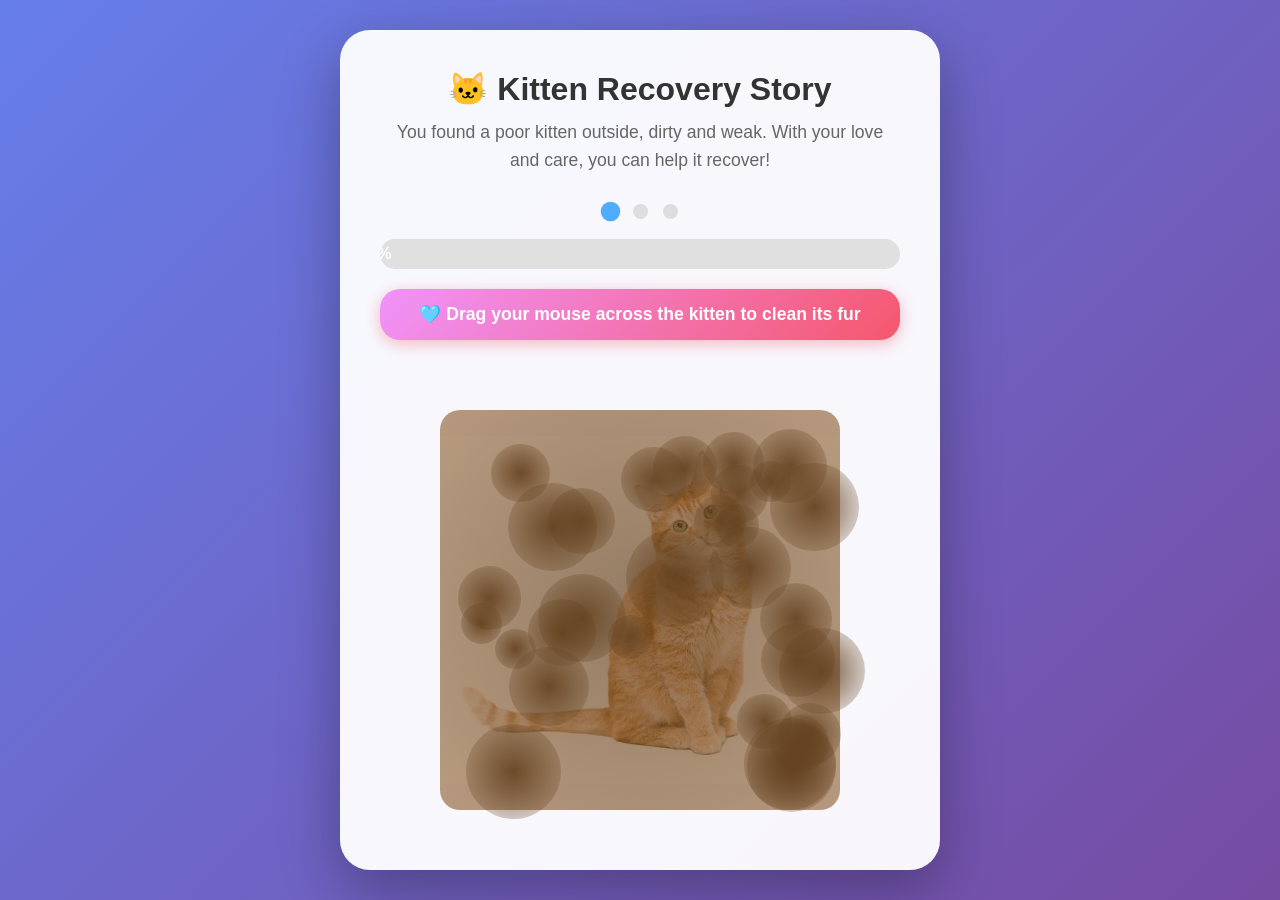
==== index.html @ ca62ba11 "Add interactive kitten recovery narrative game Created an engaging interactive experience where user" ====
<!DOCTYPE html>
<html lang="en">
<head>
    <meta charset="UTF-8">
    <meta name="viewport" content="width=device-width, initial-scale=1.0">
    <title>Kitten Recovery - Interactive Story</title>
    <style>
        * {
            margin: 0;
            padding: 0;
            box-sizing: border-box;
        }

        body {
            font-family: 'Segoe UI', Tahoma, Geneva, Verdana, sans-serif;
            background: linear-gradient(135deg, #667eea 0%, #764ba2 100%);
            min-height: 100vh;
            display: flex;
            justify-content: center;
            align-items: center;
            overflow: hidden;
        }

        .container {
            text-align: center;
            background: rgba(255, 255, 255, 0.95);
            padding: 40px;
            border-radius: 30px;
            box-shadow: 0 20px 60px rgba(0, 0, 0, 0.3);
            max-width: 600px;
            width: 90%;
        }

        h1 {
            color: #333;
            margin-bottom: 10px;
            font-size: 2em;
        }

        .story-text {
            color: #666;
            margin-bottom: 30px;
            font-size: 1.1em;
            line-height: 1.6;
        }

        .instruction {
            background: linear-gradient(135deg, #f093fb 0%, #f5576c 100%);
            color: white;
            padding: 15px 25px;
            border-radius: 20px;
            margin-bottom: 20px;
            font-weight: bold;
            font-size: 1.1em;
            box-shadow: 0 4px 15px rgba(245, 87, 108, 0.4);
            animation: pulse 2s infinite;
        }

        @keyframes pulse {
            0%, 100% { transform: scale(1); }
            50% { transform: scale(1.05); }
        }

        .kitten-container {
            position: relative;
            width: 400px;
            height: 400px;
            margin: 20px auto;
            cursor: pointer;
            user-select: none;
        }

        .kitten-image {
            width: 100%;
            height: 100%;
            object-fit: contain;
            border-radius: 20px;
            transition: all 0.5s ease;
        }

        .kitten-image.refreshed {
            filter: brightness(1.2) contrast(1.1);
            transform: scale(1.05);
        }

        .kitten-image.stronger {
            filter: brightness(1.3) saturate(1.2);
        }

        .kitten-image.peaceful {
            filter: brightness(1.1) blur(0);
        }

        .dirt-overlay {
            position: absolute;
            top: 0;
            left: 0;
            width: 100%;
            height: 100%;
            background: radial-gradient(circle, rgba(101, 67, 33, 0.7), rgba(139, 90, 43, 0.6));
            border-radius: 20px;
            pointer-events: none;
            transition: opacity 0.3s;
        }

        .dirt-spot {
            position: absolute;
            background: radial-gradient(circle, rgba(101, 67, 33, 0.9), transparent);
            border-radius: 50%;
            pointer-events: none;
        }

        .wipe-cursor {
            position: absolute;
            width: 60px;
            height: 60px;
            background: rgba(255, 255, 255, 0.5);
            border: 3px solid white;
            border-radius: 50%;
            pointer-events: none;
            transform: translate(-50%, -50%);
            display: none;
        }

        .milk-container {
            position: relative;
            width: 200px;
            height: 250px;
            margin: 20px auto;
        }

        .milk-bowl {
            position: absolute;
            bottom: 0;
            left: 50%;
            transform: translateX(-50%);
            width: 150px;
            height: 60px;
            background: linear-gradient(180deg, #f0f0f0, #d0d0d0);
            border-radius: 0 0 75px 75px;
            border: 3px solid #999;
            overflow: hidden;
        }

        .milk-level {
            position: absolute;
            bottom: 0;
            width: 100%;
            height: 0%;
            background: linear-gradient(180deg, #fff, #f5f5dc);
            transition: height 0.3s ease;
        }

        .milk-bottle {
            position: absolute;
            top: 0;
            left: 50%;
            transform: translateX(-50%);
            width: 80px;
            height: 120px;
            cursor: pointer;
            transition: transform 0.3s;
        }

        .milk-bottle:active {
            transform: translateX(-50%) translateY(10px);
        }

        .bottle-body {
            width: 100%;
            height: 80%;
            background: linear-gradient(135deg, rgba(255, 255, 255, 0.9), rgba(245, 245, 220, 0.8));
            border: 3px solid #999;
            border-radius: 10px 10px 20px 20px;
            position: relative;
        }

        .bottle-cap {
            width: 50%;
            height: 20%;
            background: #ff6b6b;
            margin: 0 auto;
            border-radius: 5px 5px 0 0;
        }

        .milk-drop {
            position: absolute;
            width: 10px;
            height: 15px;
            background: white;
            border-radius: 50% 50% 50% 0;
            transform: rotate(45deg);
            opacity: 0;
        }

        .pet-hand {
            position: absolute;
            font-size: 50px;
            pointer-events: none;
            opacity: 0;
            transition: opacity 0.3s;
        }

        .heart {
            position: absolute;
            font-size: 30px;
            pointer-events: none;
            animation: float-heart 2s ease-out forwards;
        }

        @keyframes float-heart {
            0% {
                opacity: 1;
                transform: translateY(0) scale(0.5);
            }
            100% {
                opacity: 0;
                transform: translateY(-100px) scale(1.5);
            }
        }

        .progress-bar {
            width: 100%;
            height: 30px;
            background: #e0e0e0;
            border-radius: 15px;
            overflow: hidden;
            margin-bottom: 20px;
        }

        .progress-fill {
            height: 100%;
            background: linear-gradient(90deg, #4facfe 0%, #00f2fe 100%);
            width: 0%;
            transition: width 0.5s ease;
            display: flex;
            align-items: center;
            justify-content: center;
            color: white;
            font-weight: bold;
        }

        .status-message {
            color: #4a90e2;
            font-size: 1.2em;
            margin-top: 20px;
            min-height: 30px;
            font-weight: bold;
        }

        .complete-message {
            background: linear-gradient(135deg, #667eea 0%, #764ba2 100%);
            color: white;
            padding: 30px;
            border-radius: 20px;
            margin-top: 20px;
            animation: slideIn 0.5s ease-out;
        }

        @keyframes slideIn {
            from {
                opacity: 0;
                transform: translateY(-20px);
            }
            to {
                opacity: 1;
                transform: translateY(0);
            }
        }

        .stage-indicator {
            display: flex;
            justify-content: center;
            gap: 15px;
            margin-bottom: 20px;
        }

        .stage-dot {
            width: 15px;
            height: 15px;
            border-radius: 50%;
            background: #ddd;
            transition: all 0.3s;
        }

        .stage-dot.active {
            background: #4facfe;
            transform: scale(1.3);
        }

        .stage-dot.completed {
            background: #52de97;
        }

        .hidden {
            display: none;
        }

        @media (max-width: 600px) {
            .container {
                padding: 20px;
            }

            .kitten-container {
                width: 300px;
                height: 300px;
            }

            h1 {
                font-size: 1.5em;
            }
        }
    </style>
</head>
<body>
    <div class="container">
        <h1>🐱 Kitten Recovery Story</h1>
        <p class="story-text">You found a poor kitten outside, dirty and weak. With your love and care, you can help it recover!</p>

        <div class="stage-indicator">
            <div class="stage-dot" id="dot1"></div>
            <div class="stage-dot" id="dot2"></div>
            <div class="stage-dot" id="dot3"></div>
        </div>

        <div class="progress-bar">
            <div class="progress-fill" id="progress">0%</div>
        </div>

        <div class="instruction" id="instruction">
            🩵 Drag your mouse across the kitten to clean its fur
        </div>

        <div class="status-message" id="status"></div>

        <!-- Stage 1: Clean -->
        <div id="stage1" class="stage">
            <div class="kitten-container" id="cleaningArea">
                <img src="kitten.webp" alt="Kitten" class="kitten-image" id="kittenImage">
                <div class="dirt-overlay" id="dirtOverlay"></div>
                <div class="wipe-cursor" id="wipeCursor"></div>
            </div>
        </div>

        <!-- Stage 2: Feed -->
        <div id="stage2" class="stage hidden">
            <div class="kitten-container">
                <img src="kitten.webp" alt="Kitten" class="kitten-image refreshed" id="kittenImage2">
            </div>
            <div class="milk-container">
                <div class="milk-bottle" id="milkBottle">
                    <div class="bottle-cap"></div>
                    <div class="bottle-body"></div>
                </div>
                <div class="milk-bowl">
                    <div class="milk-level" id="milkLevel"></div>
                </div>
            </div>
        </div>

        <!-- Stage 3: Pet -->
        <div id="stage3" class="stage hidden">
            <div class="kitten-container" id="pettingArea">
                <img src="kitten.webp" alt="Kitten" class="kitten-image refreshed stronger" id="kittenImage3">
                <div class="pet-hand" id="petHand">👋</div>
            </div>
        </div>

        <div id="completeMessage" class="hidden"></div>
    </div>

    <script>
        let currentStage = 1;
        let cleanProgress = 0;
        let feedProgress = 0;
        let petProgress = 0;
        let isMouseDown = false;
        let dirtSpots = [];

        // Initialize dirt spots
        function initDirtSpots() {
            const dirtOverlay = document.getElementById('dirtOverlay');
            const numSpots = 30;

            for (let i = 0; i < numSpots; i++) {
                const spot = document.createElement('div');
                spot.className = 'dirt-spot';
                const size = Math.random() * 60 + 40;
                spot.style.width = size + 'px';
                spot.style.height = size + 'px';
                spot.style.left = Math.random() * 90 + '%';
                spot.style.top = Math.random() * 90 + '%';
                dirtOverlay.appendChild(spot);
                dirtSpots.push({ element: spot, cleaned: false });
            }
        }

        // Stage 1: Cleaning
        const cleaningArea = document.getElementById('cleaningArea');
        const wipeCursor = document.getElementById('wipeCursor');
        const dirtOverlay = document.getElementById('dirtOverlay');

        initDirtSpots();

        cleaningArea.addEventListener('mousedown', () => {
            isMouseDown = true;
            wipeCursor.style.display = 'block';
        });

        document.addEventListener('mouseup', () => {
            isMouseDown = false;
            wipeCursor.style.display = 'none';
        });

        cleaningArea.addEventListener('mousemove', (e) => {
            if (!isMouseDown || currentStage !== 1) return;

            const rect = cleaningArea.getBoundingClientRect();
            const x = e.clientX - rect.left;
            const y = e.clientY - rect.top;

            wipeCursor.style.left = x + 'px';
            wipeCursor.style.top = y + 'px';
            wipeCursor.style.display = 'block';

            // Check and clean dirt spots
            dirtSpots.forEach(spot => {
                if (!spot.cleaned) {
                    const spotRect = spot.element.getBoundingClientRect();
                    const spotX = spotRect.left - rect.left + spotRect.width / 2;
                    const spotY = spotRect.top - rect.top + spotRect.height / 2;
                    const distance = Math.sqrt((x - spotX) ** 2 + (y - spotY) ** 2);

                    if (distance < 50) {
                        spot.element.style.opacity = '0';
                        spot.cleaned = true;
                        cleanProgress++;
                        updateProgress();
                    }
                }
            });

            if (cleanProgress >= dirtSpots.length * 0.8) {
                completeStage1();
            }
        });

        // Touch support for mobile
        cleaningArea.addEventListener('touchstart', (e) => {
            isMouseDown = true;
            wipeCursor.style.display = 'block';
        });

        cleaningArea.addEventListener('touchend', () => {
            isMouseDown = false;
            wipeCursor.style.display = 'none';
        });

        cleaningArea.addEventListener('touchmove', (e) => {
            if (!isMouseDown || currentStage !== 1) return;
            e.preventDefault();

            const touch = e.touches[0];
            const rect = cleaningArea.getBoundingClientRect();
            const x = touch.clientX - rect.left;
            const y = touch.clientY - rect.top;

            wipeCursor.style.left = x + 'px';
            wipeCursor.style.top = y + 'px';

            dirtSpots.forEach(spot => {
                if (!spot.cleaned) {
                    const spotRect = spot.element.getBoundingClientRect();
                    const spotX = spotRect.left - rect.left + spotRect.width / 2;
                    const spotY = spotRect.top - rect.top + spotRect.height / 2;
                    const distance = Math.sqrt((x - spotX) ** 2 + (y - spotY) ** 2);

                    if (distance < 50) {
                        spot.element.style.opacity = '0';
                        spot.cleaned = true;
                        cleanProgress++;
                        updateProgress();
                    }
                }
            });

            if (cleanProgress >= dirtSpots.length * 0.8) {
                completeStage1();
            }
        });

        function completeStage1() {
            if (currentStage !== 1) return;

            dirtOverlay.style.opacity = '0';
            document.getElementById('status').textContent = '✨ The kitten feels refreshed and opens its eyes slightly!';
            document.getElementById('dot1').classList.add('completed');

            setTimeout(() => {
                currentStage = 2;
                document.getElementById('stage1').classList.add('hidden');
                document.getElementById('stage2').classList.remove('hidden');
                document.getElementById('instruction').innerHTML = '🍼 Press and hold the bottle to feed the kitten warm milk';
                document.getElementById('status').textContent = '';
                document.getElementById('dot2').classList.add('active');
                updateProgress();
            }, 2000);
        }

        // Stage 2: Feeding
        const milkBottle = document.getElementById('milkBottle');
        const milkLevel = document.getElementById('milkLevel');
        let feedInterval;

        function startFeeding() {
            if (currentStage !== 2) return;

            feedInterval = setInterval(() => {
                feedProgress += 2;
                milkLevel.style.height = Math.min(feedProgress, 100) + '%';
                updateProgress();

                // Create milk drop animation
                if (Math.random() > 0.5) {
                    const drop = document.createElement('div');
                    drop.className = 'milk-drop';
                    drop.style.left = '50%';
                    drop.style.top = '120px';
                    document.querySelector('.milk-container').appendChild(drop);

                    setTimeout(() => {
                        drop.style.opacity = '1';
                        drop.style.top = '200px';
                    }, 10);

                    setTimeout(() => drop.remove(), 500);
                }

                if (feedProgress >= 100) {
                    completeStage2();
                }
            }, 100);
        }

        function stopFeeding() {
            clearInterval(feedInterval);
        }

        milkBottle.addEventListener('mousedown', startFeeding);
        milkBottle.addEventListener('mouseup', stopFeeding);
        milkBottle.addEventListener('mouseleave', stopFeeding);
        milkBottle.addEventListener('touchstart', (e) => {
            e.preventDefault();
            startFeeding();
        });
        milkBottle.addEventListener('touchend', stopFeeding);

        function completeStage2() {
            if (currentStage !== 2) return;

            stopFeeding();
            document.getElementById('status').textContent = '💪 The kitten becomes stronger and starts to purr!';
            document.getElementById('dot2').classList.remove('active');
            document.getElementById('dot2').classList.add('completed');

            setTimeout(() => {
                currentStage = 3;
                document.getElementById('stage2').classList.add('hidden');
                document.getElementById('stage3').classList.remove('hidden');
                document.getElementById('instruction').innerHTML = '💖 Gently drag across the kitten to pet and calm it';
                document.getElementById('status').textContent = '';
                document.getElementById('dot3').classList.add('active');
                updateProgress();
            }, 2000);
        }

        // Stage 3: Petting
        const pettingArea = document.getElementById('pettingArea');
        const petHand = document.getElementById('petHand');
        let petStrokes = 0;

        pettingArea.addEventListener('mousemove', (e) => {
            if (currentStage !== 3) return;

            const rect = pettingArea.getBoundingClientRect();
            const x = e.clientX - rect.left;
            const y = e.clientY - rect.top;

            petHand.style.left = x + 'px';
            petHand.style.top = y + 'px';
            petHand.style.opacity = '0.7';
        });

        pettingArea.addEventListener('mouseleave', () => {
            petHand.style.opacity = '0';
        });

        pettingArea.addEventListener('mousedown', () => {
            if (currentStage !== 3) return;
            isMouseDown = true;
        });

        pettingArea.addEventListener('mousemove', (e) => {
            if (!isMouseDown || currentStage !== 3) return;

            petProgress += 0.5;
            petStrokes++;

            if (petStrokes % 5 === 0) {
                const heart = document.createElement('div');
                heart.className = 'heart';
                heart.textContent = '💖';
                heart.style.left = e.clientX - pettingArea.getBoundingClientRect().left + 'px';
                heart.style.top = e.clientY - pettingArea.getBoundingClientRect().top + 'px';
                pettingArea.appendChild(heart);

                setTimeout(() => heart.remove(), 2000);
            }

            updateProgress();

            if (petProgress >= 100) {
                completeStage3();
            }
        });

        // Touch support for petting
        pettingArea.addEventListener('touchmove', (e) => {
            if (currentStage !== 3) return;
            e.preventDefault();

            const touch = e.touches[0];
            const rect = pettingArea.getBoundingClientRect();

            petProgress += 1;
            petStrokes++;

            if (petStrokes % 3 === 0) {
                const heart = document.createElement('div');
                heart.className = 'heart';
                heart.textContent = '💖';
                heart.style.left = (touch.clientX - rect.left) + 'px';
                heart.style.top = (touch.clientY - rect.top) + 'px';
                pettingArea.appendChild(heart);

                setTimeout(() => heart.remove(), 2000);
            }

            updateProgress();

            if (petProgress >= 100) {
                completeStage3();
            }
        });

        function completeStage3() {
            if (currentStage !== 3) return;

            currentStage = 4;
            document.getElementById('status').textContent = '😊 The kitten smiles, its tail sways, and it curls up peacefully!';
            document.getElementById('dot3').classList.remove('active');
            document.getElementById('dot3').classList.add('completed');
            document.getElementById('kittenImage3').classList.add('peaceful');

            setTimeout(() => {
                document.getElementById('instruction').classList.add('hidden');
                document.getElementById('completeMessage').classList.remove('hidden');
                document.getElementById('completeMessage').innerHTML = `
                    <h2>🎉 Mission Complete!</h2>
                    <p style="margin-top: 15px; font-size: 1.1em;">
                        Thanks to your love and care, the kitten has fully recovered!
                        It's now happy, healthy, and ready for a wonderful life.
                        You're a true hero! 🌟
                    </p>
                    <p style="margin-top: 20px; font-size: 2em;">
                        🐱 💕 ✨
                    </p>
                `;
            }, 2000);
        }

        function updateProgress() {
            let totalProgress = 0;

            if (currentStage === 1) {
                totalProgress = (cleanProgress / dirtSpots.length) * 33.33;
            } else if (currentStage === 2) {
                totalProgress = 33.33 + (feedProgress / 100) * 33.33;
            } else if (currentStage === 3) {
                totalProgress = 66.66 + (petProgress / 100) * 33.34;
            } else {
                totalProgress = 100;
            }

            const progressBar = document.getElementById('progress');
            progressBar.style.width = totalProgress + '%';
            progressBar.textContent = Math.round(totalProgress) + '%';
        }

        // Initialize
        document.getElementById('dot1').classList.add('active');
        updateProgress();
    </script>
</body>
</html>
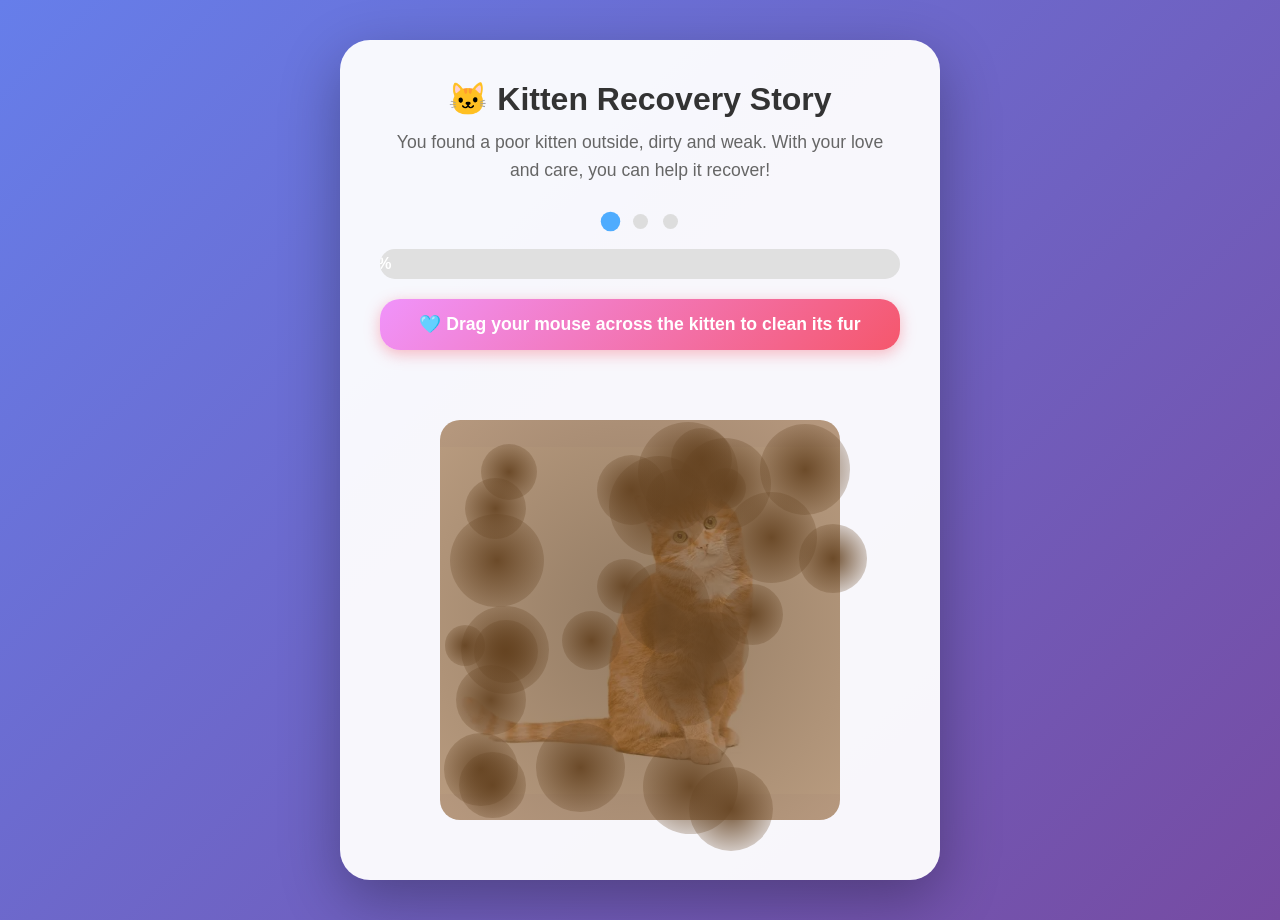
==== commit 6151b827: "Fix page scrolling - enable viewing bottom content Changed overflow from hidden to auto to allow scr" ====
--- a/index.html
+++ b/index.html
@@ -17,8 +17,9 @@
             min-height: 100vh;
             display: flex;
             justify-content: center;
-            align-items: center;
-            overflow: hidden;
+            align-items: flex-start;
+            padding: 40px 0;
+            overflow-y: auto;
         }
 
         .container {
@@ -29,6 +30,7 @@
             box-shadow: 0 20px 60px rgba(0, 0, 0, 0.3);
             max-width: 600px;
             width: 90%;
+            margin: auto;
         }
 
         h1 {
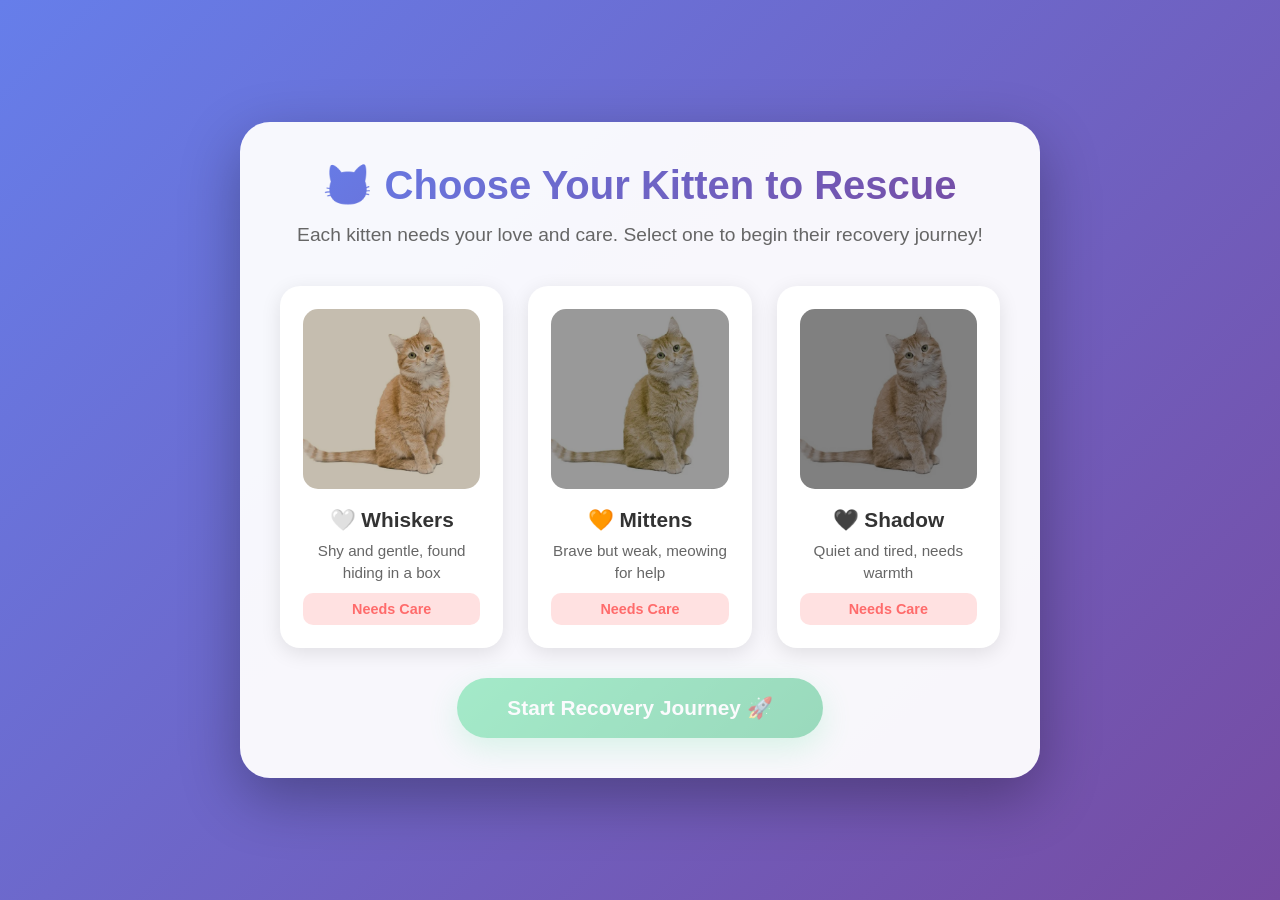
==== commit b986a6a2: "Add interactive cat chooser at game start Created an engaging intro screen where users select which " ====
--- a/index.html
+++ b/index.html
@@ -28,9 +28,126 @@
             padding: 40px;
             border-radius: 30px;
             box-shadow: 0 20px 60px rgba(0, 0, 0, 0.3);
-            max-width: 600px;
+            max-width: 800px;
             width: 90%;
             margin: auto;
+        }
+
+        /* Cat Chooser Styles */
+        .chooser-container {
+            width: 100%;
+        }
+
+        .chooser-title {
+            font-size: 2.5em;
+            margin-bottom: 15px;
+            background: linear-gradient(135deg, #667eea, #764ba2);
+            -webkit-background-clip: text;
+            -webkit-text-fill-color: transparent;
+            background-clip: text;
+        }
+
+        .chooser-subtitle {
+            color: #666;
+            font-size: 1.2em;
+            margin-bottom: 40px;
+        }
+
+        .cats-grid {
+            display: grid;
+            grid-template-columns: repeat(auto-fit, minmax(200px, 1fr));
+            gap: 25px;
+            margin-bottom: 30px;
+        }
+
+        .cat-card {
+            background: white;
+            border-radius: 20px;
+            padding: 20px;
+            cursor: pointer;
+            transition: all 0.3s ease;
+            border: 3px solid transparent;
+            box-shadow: 0 5px 20px rgba(0, 0, 0, 0.1);
+        }
+
+        .cat-card:hover {
+            transform: translateY(-10px);
+            box-shadow: 0 15px 40px rgba(102, 126, 234, 0.4);
+            border-color: #667eea;
+        }
+
+        .cat-card.selected {
+            border-color: #52de97;
+            background: linear-gradient(135deg, rgba(82, 222, 151, 0.1), rgba(102, 126, 234, 0.1));
+            transform: scale(1.05);
+        }
+
+        .cat-card-image {
+            width: 100%;
+            height: 180px;
+            object-fit: cover;
+            border-radius: 15px;
+            margin-bottom: 15px;
+        }
+
+        .cat-card-name {
+            font-size: 1.3em;
+            font-weight: bold;
+            color: #333;
+            margin-bottom: 8px;
+        }
+
+        .cat-card-personality {
+            color: #666;
+            font-size: 0.95em;
+            margin-bottom: 10px;
+            line-height: 1.4;
+        }
+
+        .cat-card-condition {
+            background: rgba(255, 107, 107, 0.2);
+            color: #ff6b6b;
+            padding: 8px 12px;
+            border-radius: 10px;
+            font-size: 0.9em;
+            font-weight: bold;
+        }
+
+        .start-button {
+            background: linear-gradient(135deg, #52de97, #3ebd7f);
+            color: white;
+            padding: 18px 50px;
+            border: none;
+            border-radius: 50px;
+            font-size: 1.3em;
+            font-weight: bold;
+            cursor: pointer;
+            transition: all 0.3s ease;
+            box-shadow: 0 10px 30px rgba(82, 222, 151, 0.4);
+            opacity: 0.5;
+            pointer-events: none;
+        }
+
+        .start-button.enabled {
+            opacity: 1;
+            pointer-events: all;
+        }
+
+        .start-button.enabled:hover {
+            transform: scale(1.1);
+            box-shadow: 0 15px 40px rgba(82, 222, 151, 0.6);
+        }
+
+        .start-button.enabled:active {
+            transform: scale(0.95);
+        }
+
+        .game-container {
+            display: none;
+        }
+
+        .game-container.active {
+            display: block;
         }
 
         h1 {
@@ -316,10 +433,43 @@
 </head>
 <body>
     <div class="container">
-        <h1>🐱 Kitten Recovery Story</h1>
-        <p class="story-text">You found a poor kitten outside, dirty and weak. With your love and care, you can help it recover!</p>
-
-        <div class="stage-indicator">
+        <!-- Cat Chooser Screen -->
+        <div class="chooser-container" id="chooserContainer">
+            <h1 class="chooser-title">🐱 Choose Your Kitten to Rescue</h1>
+            <p class="chooser-subtitle">Each kitten needs your love and care. Select one to begin their recovery journey!</p>
+
+            <div class="cats-grid" id="catsGrid">
+                <div class="cat-card" data-cat="whiskers">
+                    <img src="kitten.webp" alt="Whiskers" class="cat-card-image" style="filter: brightness(0.7) sepia(0.3);">
+                    <div class="cat-card-name">🤍 Whiskers</div>
+                    <div class="cat-card-personality">Shy and gentle, found hiding in a box</div>
+                    <div class="cat-card-condition">Needs Care</div>
+                </div>
+
+                <div class="cat-card" data-cat="mittens">
+                    <img src="kitten.webp" alt="Mittens" class="cat-card-image" style="filter: brightness(0.6) saturate(0.7) hue-rotate(15deg);">
+                    <div class="cat-card-name">🧡 Mittens</div>
+                    <div class="cat-card-personality">Brave but weak, meowing for help</div>
+                    <div class="cat-card-condition">Needs Care</div>
+                </div>
+
+                <div class="cat-card" data-cat="shadow">
+                    <img src="kitten.webp" alt="Shadow" class="cat-card-image" style="filter: brightness(0.5) saturate(0.5);">
+                    <div class="cat-card-name">🖤 Shadow</div>
+                    <div class="cat-card-personality">Quiet and tired, needs warmth</div>
+                    <div class="cat-card-condition">Needs Care</div>
+                </div>
+            </div>
+
+            <button class="start-button" id="startButton">Start Recovery Journey 🚀</button>
+        </div>
+
+        <!-- Game Content -->
+        <div class="game-container" id="gameContainer">
+            <h1>🐱 Kitten Recovery Story</h1>
+            <p class="story-text">You found <span id="kittenName">a poor kitten</span> outside, dirty and weak. With your love and care, you can help it recover!</p>
+
+            <div class="stage-indicator">
             <div class="stage-dot" id="dot1"></div>
             <div class="stage-dot" id="dot2"></div>
             <div class="stage-dot" id="dot3"></div>
@@ -369,9 +519,67 @@
         </div>
 
         <div id="completeMessage" class="hidden"></div>
+        </div>
+        <!-- End Game Container -->
     </div>
 
     <script>
+        // Cat Chooser Logic
+        let selectedCat = null;
+        const catCards = document.querySelectorAll('.cat-card');
+        const startButton = document.getElementById('startButton');
+        const chooserContainer = document.getElementById('chooserContainer');
+        const gameContainer = document.getElementById('gameContainer');
+        const kittenNameSpan = document.getElementById('kittenName');
+
+        const catNames = {
+            'whiskers': 'Whiskers',
+            'mittens': 'Mittens',
+            'shadow': 'Shadow'
+        };
+
+        catCards.forEach(card => {
+            card.addEventListener('click', function() {
+                // Remove selection from all cards
+                catCards.forEach(c => c.classList.remove('selected'));
+
+                // Select this card
+                this.classList.add('selected');
+                selectedCat = this.getAttribute('data-cat');
+
+                // Enable start button
+                startButton.classList.add('enabled');
+            });
+        });
+
+        startButton.addEventListener('click', function() {
+            if (selectedCat) {
+                // Update kitten name in story
+                kittenNameSpan.textContent = catNames[selectedCat];
+
+                // Fade out chooser and show game
+                chooserContainer.style.opacity = '0';
+                chooserContainer.style.transform = 'translateY(-20px)';
+
+                setTimeout(() => {
+                    chooserContainer.style.display = 'none';
+                    gameContainer.classList.add('active');
+                    gameContainer.style.opacity = '0';
+                    gameContainer.style.transform = 'translateY(20px)';
+
+                    setTimeout(() => {
+                        gameContainer.style.transition = 'all 0.5s ease';
+                        gameContainer.style.opacity = '1';
+                        gameContainer.style.transform = 'translateY(0)';
+                    }, 50);
+                }, 500);
+            }
+        });
+
+        // Add transition styles
+        chooserContainer.style.transition = 'all 0.5s ease';
+
+        // Game Logic
         let currentStage = 1;
         let cleanProgress = 0;
         let feedProgress = 0;
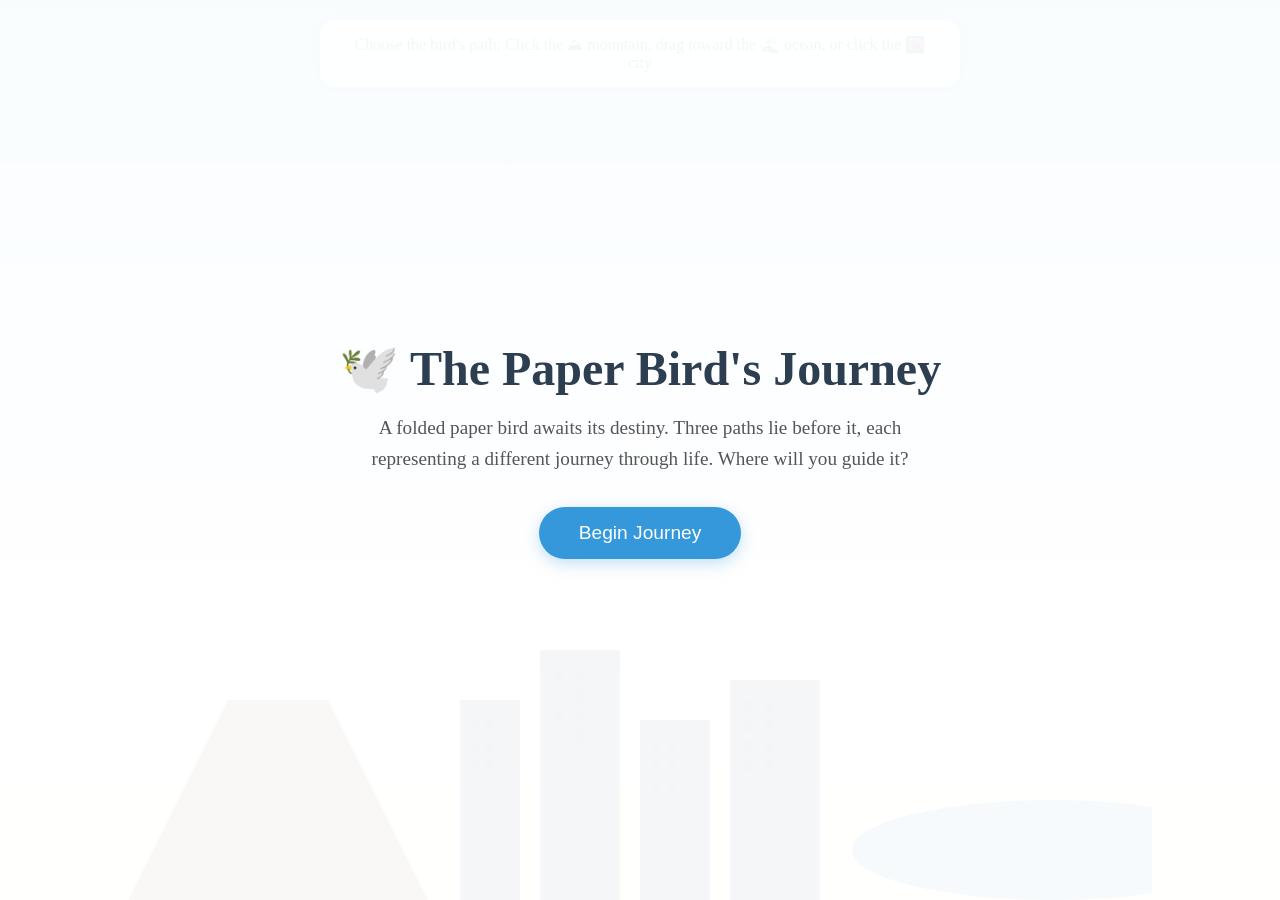
==== commit 6e1469d5: "Add interactive paper bird narrative Created an interactive web-based story where a folded paper bir" ====
--- a/index.html
+++ b/index.html
@@ -3,7 +3,7 @@
 <head>
     <meta charset="UTF-8">
     <meta name="viewport" content="width=device-width, initial-scale=1.0">
-    <title>Kitten Recovery - Interactive Story</title>
+    <title>Paper Bird Journey - Interactive Narrative</title>
     <style>
         * {
             margin: 0;
@@ -12,904 +12,664 @@
         }
 
         body {
-            font-family: 'Segoe UI', Tahoma, Geneva, Verdana, sans-serif;
-            background: linear-gradient(135deg, #667eea 0%, #764ba2 100%);
-            min-height: 100vh;
-            display: flex;
-            justify-content: center;
-            align-items: flex-start;
-            padding: 40px 0;
-            overflow-y: auto;
-        }
-
-        .container {
-            text-align: center;
-            background: rgba(255, 255, 255, 0.95);
-            padding: 40px;
-            border-radius: 30px;
-            box-shadow: 0 20px 60px rgba(0, 0, 0, 0.3);
-            max-width: 800px;
-            width: 90%;
-            margin: auto;
-        }
-
-        /* Cat Chooser Styles */
-        .chooser-container {
-            width: 100%;
-        }
-
-        .chooser-title {
-            font-size: 2.5em;
-            margin-bottom: 15px;
-            background: linear-gradient(135deg, #667eea, #764ba2);
-            -webkit-background-clip: text;
-            -webkit-text-fill-color: transparent;
-            background-clip: text;
-        }
-
-        .chooser-subtitle {
-            color: #666;
-            font-size: 1.2em;
-            margin-bottom: 40px;
-        }
-
-        .cats-grid {
-            display: grid;
-            grid-template-columns: repeat(auto-fit, minmax(200px, 1fr));
-            gap: 25px;
-            margin-bottom: 30px;
-        }
-
-        .cat-card {
-            background: white;
-            border-radius: 20px;
-            padding: 20px;
-            cursor: pointer;
-            transition: all 0.3s ease;
-            border: 3px solid transparent;
-            box-shadow: 0 5px 20px rgba(0, 0, 0, 0.1);
-        }
-
-        .cat-card:hover {
-            transform: translateY(-10px);
-            box-shadow: 0 15px 40px rgba(102, 126, 234, 0.4);
-            border-color: #667eea;
-        }
-
-        .cat-card.selected {
-            border-color: #52de97;
-            background: linear-gradient(135deg, rgba(82, 222, 151, 0.1), rgba(102, 126, 234, 0.1));
-            transform: scale(1.05);
-        }
-
-        .cat-card-image {
-            width: 100%;
-            height: 180px;
-            object-fit: cover;
-            border-radius: 15px;
-            margin-bottom: 15px;
-        }
-
-        .cat-card-name {
-            font-size: 1.3em;
-            font-weight: bold;
-            color: #333;
-            margin-bottom: 8px;
-        }
-
-        .cat-card-personality {
-            color: #666;
-            font-size: 0.95em;
-            margin-bottom: 10px;
-            line-height: 1.4;
-        }
-
-        .cat-card-condition {
-            background: rgba(255, 107, 107, 0.2);
-            color: #ff6b6b;
-            padding: 8px 12px;
-            border-radius: 10px;
-            font-size: 0.9em;
-            font-weight: bold;
-        }
-
-        .start-button {
-            background: linear-gradient(135deg, #52de97, #3ebd7f);
-            color: white;
-            padding: 18px 50px;
-            border: none;
-            border-radius: 50px;
-            font-size: 1.3em;
-            font-weight: bold;
-            cursor: pointer;
-            transition: all 0.3s ease;
-            box-shadow: 0 10px 30px rgba(82, 222, 151, 0.4);
-            opacity: 0.5;
-            pointer-events: none;
-        }
-
-        .start-button.enabled {
-            opacity: 1;
-            pointer-events: all;
-        }
-
-        .start-button.enabled:hover {
-            transform: scale(1.1);
-            box-shadow: 0 15px 40px rgba(82, 222, 151, 0.6);
-        }
-
-        .start-button.enabled:active {
-            transform: scale(0.95);
-        }
-
-        .game-container {
-            display: none;
-        }
-
-        .game-container.active {
-            display: block;
-        }
-
-        h1 {
-            color: #333;
-            margin-bottom: 10px;
-            font-size: 2em;
-        }
-
-        .story-text {
-            color: #666;
-            margin-bottom: 30px;
-            font-size: 1.1em;
-            line-height: 1.6;
-        }
-
-        .instruction {
-            background: linear-gradient(135deg, #f093fb 0%, #f5576c 100%);
-            color: white;
-            padding: 15px 25px;
-            border-radius: 20px;
-            margin-bottom: 20px;
-            font-weight: bold;
-            font-size: 1.1em;
-            box-shadow: 0 4px 15px rgba(245, 87, 108, 0.4);
-            animation: pulse 2s infinite;
-        }
-
-        @keyframes pulse {
-            0%, 100% { transform: scale(1); }
-            50% { transform: scale(1.05); }
-        }
-
-        .kitten-container {
+            font-family: 'Georgia', serif;
+            overflow: hidden;
+            background: linear-gradient(to bottom, #87CEEB 0%, #E0F6FF 50%, #FFF8DC 100%);
+            height: 100vh;
+        }
+
+        #container {
             position: relative;
-            width: 400px;
-            height: 400px;
-            margin: 20px auto;
-            cursor: pointer;
-            user-select: none;
-        }
-
-        .kitten-image {
+            width: 100vw;
+            height: 100vh;
+            overflow: hidden;
+        }
+
+        /* Intro Screen */
+        #intro {
+            position: absolute;
             width: 100%;
             height: 100%;
-            object-fit: contain;
-            border-radius: 20px;
-            transition: all 0.5s ease;
-        }
-
-        .kitten-image.refreshed {
-            filter: brightness(1.2) contrast(1.1);
+            display: flex;
+            flex-direction: column;
+            justify-content: center;
+            align-items: center;
+            background: rgba(255, 255, 255, 0.95);
+            z-index: 1000;
+            transition: opacity 0.8s;
+        }
+
+        #intro.hidden {
+            opacity: 0;
+            pointer-events: none;
+        }
+
+        #intro h1 {
+            font-size: 3rem;
+            color: #2c3e50;
+            margin-bottom: 1rem;
+            text-align: center;
+        }
+
+        #intro p {
+            font-size: 1.2rem;
+            color: #555;
+            max-width: 600px;
+            text-align: center;
+            line-height: 1.6;
+            margin-bottom: 2rem;
+            padding: 0 20px;
+        }
+
+        #startButton {
+            padding: 15px 40px;
+            font-size: 1.2rem;
+            background: #3498db;
+            color: white;
+            border: none;
+            border-radius: 30px;
+            cursor: pointer;
+            transition: all 0.3s;
+            box-shadow: 0 4px 15px rgba(52, 152, 219, 0.3);
+        }
+
+        #startButton:hover {
+            background: #2980b9;
+            transform: translateY(-2px);
+            box-shadow: 0 6px 20px rgba(52, 152, 219, 0.4);
+        }
+
+        /* Paper Bird */
+        #bird {
+            position: absolute;
+            width: 60px;
+            height: 60px;
+            left: 50%;
+            top: 50%;
+            transform: translate(-50%, -50%);
+            cursor: grab;
+            transition: all 0.3s ease;
+            filter: drop-shadow(2px 4px 6px rgba(0, 0, 0, 0.2));
+            z-index: 100;
+        }
+
+        #bird.flying {
+            animation: flutter 0.5s ease-in-out infinite;
+        }
+
+        #bird.grabbed {
+            cursor: grabbing;
+            transform: translate(-50%, -50%) scale(1.1);
+        }
+
+        @keyframes flutter {
+            0%, 100% { transform: translate(-50%, -50%) rotate(0deg); }
+            25% { transform: translate(-50%, -50%) rotate(-5deg); }
+            75% { transform: translate(-50%, -50%) rotate(5deg); }
+        }
+
+        /* Mountain Destination */
+        #mountain {
+            position: absolute;
+            bottom: 0;
+            left: 10%;
+            width: 300px;
+            height: 400px;
+            cursor: pointer;
+            transition: all 0.3s;
+        }
+
+        #mountain:hover {
             transform: scale(1.05);
         }
 
-        .kitten-image.stronger {
-            filter: brightness(1.3) saturate(1.2);
-        }
-
-        .kitten-image.peaceful {
-            filter: brightness(1.1) blur(0);
-        }
-
-        .dirt-overlay {
+        .mountain-peak {
+            position: absolute;
+            bottom: 0;
+            width: 0;
+            height: 0;
+            border-left: 150px solid transparent;
+            border-right: 150px solid transparent;
+            border-bottom: 300px solid #8B7355;
+        }
+
+        .mountain-snow {
             position: absolute;
             top: 0;
-            left: 0;
+            left: 50%;
+            transform: translateX(-50%);
+            width: 0;
+            height: 0;
+            border-left: 80px solid transparent;
+            border-right: 80px solid transparent;
+            border-bottom: 100px solid #FFFFFF;
+        }
+
+        .mountain-label {
+            position: absolute;
+            bottom: -40px;
+            left: 50%;
+            transform: translateX(-50%);
+            font-size: 1.2rem;
+            color: #2c3e50;
+            font-weight: bold;
+            white-space: nowrap;
+        }
+
+        /* Ocean Destination */
+        #ocean {
+            position: absolute;
+            bottom: 0;
+            right: 10%;
+            width: 300px;
+            height: 200px;
+            cursor: pointer;
+            overflow: hidden;
+        }
+
+        .wave {
+            position: absolute;
+            bottom: 0;
+            width: 400px;
+            height: 100px;
+            background: #4A90E2;
+            border-radius: 50%;
+            animation: wave-motion 3s ease-in-out infinite;
+        }
+
+        .wave:nth-child(1) {
+            animation-delay: 0s;
+            opacity: 0.7;
+        }
+
+        .wave:nth-child(2) {
+            animation-delay: 1s;
+            opacity: 0.5;
+        }
+
+        @keyframes wave-motion {
+            0%, 100% { transform: translateX(-100px) translateY(0); }
+            50% { transform: translateX(0) translateY(-10px); }
+        }
+
+        .ocean-label {
+            position: absolute;
+            bottom: -40px;
+            left: 50%;
+            transform: translateX(-50%);
+            font-size: 1.2rem;
+            color: #2c3e50;
+            font-weight: bold;
+            white-space: nowrap;
+        }
+
+        /* City Destination */
+        #city {
+            position: absolute;
+            bottom: 0;
+            left: 50%;
+            transform: translateX(-50%);
+            width: 400px;
+            height: 300px;
+            cursor: pointer;
+            transition: all 0.3s;
+        }
+
+        #city:hover {
+            transform: translateX(-50%) scale(1.05);
+        }
+
+        .building {
+            position: absolute;
+            bottom: 0;
+            background: #34495e;
+            border-radius: 2px 2px 0 0;
+        }
+
+        .building:nth-child(1) {
+            left: 20px;
+            width: 60px;
+            height: 200px;
+        }
+
+        .building:nth-child(2) {
+            left: 100px;
+            width: 80px;
+            height: 250px;
+        }
+
+        .building:nth-child(3) {
+            left: 200px;
+            width: 70px;
+            height: 180px;
+        }
+
+        .building:nth-child(4) {
+            left: 290px;
+            width: 90px;
+            height: 220px;
+        }
+
+        .window {
+            position: absolute;
+            width: 8px;
+            height: 12px;
+            background: #2c3e50;
+            border-radius: 1px;
+            transition: background 0.3s;
+        }
+
+        .window.lit {
+            background: #f1c40f;
+            box-shadow: 0 0 10px #f1c40f;
+        }
+
+        .city-label {
+            position: absolute;
+            bottom: -40px;
+            left: 50%;
+            transform: translateX(-50%);
+            font-size: 1.2rem;
+            color: #2c3e50;
+            font-weight: bold;
+            white-space: nowrap;
+        }
+
+        /* Outcome Modal */
+        #outcome {
+            position: absolute;
             width: 100%;
             height: 100%;
-            background: radial-gradient(circle, rgba(101, 67, 33, 0.7), rgba(139, 90, 43, 0.6));
+            display: none;
+            justify-content: center;
+            align-items: center;
+            background: rgba(0, 0, 0, 0.8);
+            z-index: 2000;
+        }
+
+        #outcome.show {
+            display: flex;
+            animation: fadeIn 0.5s;
+        }
+
+        @keyframes fadeIn {
+            from { opacity: 0; }
+            to { opacity: 1; }
+        }
+
+        .outcome-content {
+            background: white;
+            padding: 40px;
             border-radius: 20px;
+            max-width: 500px;
+            text-align: center;
+            box-shadow: 0 10px 40px rgba(0, 0, 0, 0.3);
+        }
+
+        .outcome-content h2 {
+            font-size: 2.5rem;
+            margin-bottom: 1rem;
+            color: #2c3e50;
+        }
+
+        .outcome-content p {
+            font-size: 1.2rem;
+            line-height: 1.6;
+            color: #555;
+            margin-bottom: 2rem;
+        }
+
+        #restartButton {
+            padding: 12px 30px;
+            font-size: 1.1rem;
+            background: #3498db;
+            color: white;
+            border: none;
+            border-radius: 25px;
+            cursor: pointer;
+            transition: all 0.3s;
+        }
+
+        #restartButton:hover {
+            background: #2980b9;
+            transform: scale(1.05);
+        }
+
+        /* Sunlight effect */
+        .sunlight {
+            position: absolute;
+            top: -100px;
+            left: 50%;
+            width: 300px;
+            height: 300px;
+            background: radial-gradient(circle, rgba(255, 223, 0, 0.6) 0%, transparent 70%);
+            border-radius: 50%;
+            opacity: 0;
             pointer-events: none;
-            transition: opacity 0.3s;
-        }
-
-        .dirt-spot {
-            position: absolute;
-            background: radial-gradient(circle, rgba(101, 67, 33, 0.9), transparent);
-            border-radius: 50%;
-            pointer-events: none;
-        }
-
-        .wipe-cursor {
-            position: absolute;
-            width: 60px;
-            height: 60px;
-            background: rgba(255, 255, 255, 0.5);
-            border: 3px solid white;
-            border-radius: 50%;
-            pointer-events: none;
-            transform: translate(-50%, -50%);
-            display: none;
-        }
-
-        .milk-container {
-            position: relative;
-            width: 200px;
-            height: 250px;
-            margin: 20px auto;
-        }
-
-        .milk-bowl {
-            position: absolute;
-            bottom: 0;
-            left: 50%;
-            transform: translateX(-50%);
-            width: 150px;
-            height: 60px;
-            background: linear-gradient(180deg, #f0f0f0, #d0d0d0);
-            border-radius: 0 0 75px 75px;
-            border: 3px solid #999;
-            overflow: hidden;
-        }
-
-        .milk-level {
-            position: absolute;
-            bottom: 0;
-            width: 100%;
-            height: 0%;
-            background: linear-gradient(180deg, #fff, #f5f5dc);
-            transition: height 0.3s ease;
-        }
-
-        .milk-bottle {
-            position: absolute;
-            top: 0;
-            left: 50%;
-            transform: translateX(-50%);
-            width: 80px;
-            height: 120px;
-            cursor: pointer;
-            transition: transform 0.3s;
-        }
-
-        .milk-bottle:active {
-            transform: translateX(-50%) translateY(10px);
-        }
-
-        .bottle-body {
-            width: 100%;
-            height: 80%;
-            background: linear-gradient(135deg, rgba(255, 255, 255, 0.9), rgba(245, 245, 220, 0.8));
-            border: 3px solid #999;
-            border-radius: 10px 10px 20px 20px;
-            position: relative;
-        }
-
-        .bottle-cap {
-            width: 50%;
-            height: 20%;
-            background: #ff6b6b;
-            margin: 0 auto;
-            border-radius: 5px 5px 0 0;
-        }
-
-        .milk-drop {
-            position: absolute;
-            width: 10px;
-            height: 15px;
-            background: white;
-            border-radius: 50% 50% 50% 0;
-            transform: rotate(45deg);
-            opacity: 0;
-        }
-
-        .pet-hand {
-            position: absolute;
-            font-size: 50px;
-            pointer-events: none;
-            opacity: 0;
-            transition: opacity 0.3s;
-        }
-
-        .heart {
-            position: absolute;
-            font-size: 30px;
-            pointer-events: none;
-            animation: float-heart 2s ease-out forwards;
-        }
-
-        @keyframes float-heart {
-            0% {
-                opacity: 1;
-                transform: translateY(0) scale(0.5);
-            }
-            100% {
-                opacity: 0;
-                transform: translateY(-100px) scale(1.5);
-            }
-        }
-
-        .progress-bar {
-            width: 100%;
-            height: 30px;
-            background: #e0e0e0;
-            border-radius: 15px;
-            overflow: hidden;
-            margin-bottom: 20px;
-        }
-
-        .progress-fill {
-            height: 100%;
-            background: linear-gradient(90deg, #4facfe 0%, #00f2fe 100%);
-            width: 0%;
-            transition: width 0.5s ease;
-            display: flex;
-            align-items: center;
-            justify-content: center;
-            color: white;
-            font-weight: bold;
-        }
-
-        .status-message {
-            color: #4a90e2;
-            font-size: 1.2em;
-            margin-top: 20px;
-            min-height: 30px;
-            font-weight: bold;
-        }
-
-        .complete-message {
-            background: linear-gradient(135deg, #667eea 0%, #764ba2 100%);
-            color: white;
-            padding: 30px;
-            border-radius: 20px;
-            margin-top: 20px;
-            animation: slideIn 0.5s ease-out;
-        }
-
-        @keyframes slideIn {
-            from {
-                opacity: 0;
-                transform: translateY(-20px);
-            }
+        }
+
+        .sunlight.show {
+            animation: sunlightAppear 2s ease-out forwards;
+        }
+
+        @keyframes sunlightAppear {
             to {
                 opacity: 1;
-                transform: translateY(0);
+                transform: scale(2);
             }
         }
 
-        .stage-indicator {
-            display: flex;
-            justify-content: center;
-            gap: 15px;
-            margin-bottom: 20px;
-        }
-
-        .stage-dot {
-            width: 15px;
-            height: 15px;
-            border-radius: 50%;
-            background: #ddd;
-            transition: all 0.3s;
-        }
-
-        .stage-dot.active {
-            background: #4facfe;
-            transform: scale(1.3);
-        }
-
-        .stage-dot.completed {
-            background: #52de97;
-        }
-
-        .hidden {
-            display: none;
-        }
-
-        @media (max-width: 600px) {
-            .container {
-                padding: 20px;
-            }
-
-            .kitten-container {
-                width: 300px;
-                height: 300px;
-            }
-
-            h1 {
-                font-size: 1.5em;
-            }
+        /* Instructions */
+        #instructions {
+            position: absolute;
+            top: 20px;
+            left: 50%;
+            transform: translateX(-50%);
+            background: rgba(255, 255, 255, 0.9);
+            padding: 15px 30px;
+            border-radius: 15px;
+            font-size: 1rem;
+            color: #2c3e50;
+            box-shadow: 0 4px 15px rgba(0, 0, 0, 0.1);
+            z-index: 50;
+            max-width: 90%;
+            text-align: center;
         }
     </style>
 </head>
 <body>
-    <div class="container">
-        <!-- Cat Chooser Screen -->
-        <div class="chooser-container" id="chooserContainer">
-            <h1 class="chooser-title">🐱 Choose Your Kitten to Rescue</h1>
-            <p class="chooser-subtitle">Each kitten needs your love and care. Select one to begin their recovery journey!</p>
-
-            <div class="cats-grid" id="catsGrid">
-                <div class="cat-card" data-cat="whiskers">
-                    <img src="kitten.webp" alt="Whiskers" class="cat-card-image" style="filter: brightness(0.7) sepia(0.3);">
-                    <div class="cat-card-name">🤍 Whiskers</div>
-                    <div class="cat-card-personality">Shy and gentle, found hiding in a box</div>
-                    <div class="cat-card-condition">Needs Care</div>
-                </div>
-
-                <div class="cat-card" data-cat="mittens">
-                    <img src="kitten.webp" alt="Mittens" class="cat-card-image" style="filter: brightness(0.6) saturate(0.7) hue-rotate(15deg);">
-                    <div class="cat-card-name">🧡 Mittens</div>
-                    <div class="cat-card-personality">Brave but weak, meowing for help</div>
-                    <div class="cat-card-condition">Needs Care</div>
-                </div>
-
-                <div class="cat-card" data-cat="shadow">
-                    <img src="kitten.webp" alt="Shadow" class="cat-card-image" style="filter: brightness(0.5) saturate(0.5);">
-                    <div class="cat-card-name">🖤 Shadow</div>
-                    <div class="cat-card-personality">Quiet and tired, needs warmth</div>
-                    <div class="cat-card-condition">Needs Care</div>
-                </div>
+    <div id="container">
+        <!-- Intro Screen -->
+        <div id="intro">
+            <h1>🕊️ The Paper Bird's Journey</h1>
+            <p>
+                A folded paper bird awaits its destiny. Three paths lie before it,
+                each representing a different journey through life. Where will you guide it?
+            </p>
+            <button id="startButton">Begin Journey</button>
+        </div>
+
+        <!-- Instructions -->
+        <div id="instructions">
+            Choose the bird's path: Click the ⛰ mountain, drag toward the 🌊 ocean, or click the 🌆 city
+        </div>
+
+        <!-- Paper Bird -->
+        <div id="bird">
+            <svg viewBox="0 0 100 100" xmlns="http://www.w3.org/2000/svg">
+                <!-- Bird body -->
+                <polygon points="50,20 30,50 50,45 70,50" fill="#F5F5DC" stroke="#D3D3D3" stroke-width="1"/>
+                <!-- Bird wings -->
+                <polygon points="50,45 20,40 30,50" fill="#FAFAF0" stroke="#D3D3D3" stroke-width="1"/>
+                <polygon points="50,45 80,40 70,50" fill="#FAFAF0" stroke="#D3D3D3" stroke-width="1"/>
+                <!-- Bird tail -->
+                <polygon points="50,45 45,70 50,60 55,70" fill="#F5F5DC" stroke="#D3D3D3" stroke-width="1"/>
+            </svg>
+        </div>
+
+        <!-- Mountain Destination -->
+        <div id="mountain">
+            <div class="mountain-peak">
+                <div class="mountain-snow"></div>
             </div>
-
-            <button class="start-button" id="startButton">Start Recovery Journey 🚀</button>
+            <div class="mountain-label">⛰ Freedom</div>
         </div>
 
-        <!-- Game Content -->
-        <div class="game-container" id="gameContainer">
-            <h1>🐱 Kitten Recovery Story</h1>
-            <p class="story-text">You found <span id="kittenName">a poor kitten</span> outside, dirty and weak. With your love and care, you can help it recover!</p>
-
-            <div class="stage-indicator">
-            <div class="stage-dot" id="dot1"></div>
-            <div class="stage-dot" id="dot2"></div>
-            <div class="stage-dot" id="dot3"></div>
+        <!-- Ocean Destination -->
+        <div id="ocean">
+            <div class="wave"></div>
+            <div class="wave"></div>
+            <div class="ocean-label">🌊 Peace</div>
         </div>
 
-        <div class="progress-bar">
-            <div class="progress-fill" id="progress">0%</div>
+        <!-- City Destination -->
+        <div id="city">
+            <div class="building">
+                <div class="window" style="top: 20px; left: 10px;"></div>
+                <div class="window" style="top: 20px; left: 25px;"></div>
+                <div class="window" style="top: 40px; left: 10px;"></div>
+                <div class="window" style="top: 40px; left: 25px;"></div>
+                <div class="window" style="top: 60px; left: 10px;"></div>
+                <div class="window" style="top: 60px; left: 25px;"></div>
+            </div>
+            <div class="building">
+                <div class="window" style="top: 20px; left: 15px;"></div>
+                <div class="window" style="top: 20px; left: 35px;"></div>
+                <div class="window" style="top: 40px; left: 15px;"></div>
+                <div class="window" style="top: 40px; left: 35px;"></div>
+                <div class="window" style="top: 60px; left: 15px;"></div>
+                <div class="window" style="top: 60px; left: 35px;"></div>
+                <div class="window" style="top: 80px; left: 15px;"></div>
+                <div class="window" style="top: 80px; left: 35px;"></div>
+            </div>
+            <div class="building">
+                <div class="window" style="top: 20px; left: 12px;"></div>
+                <div class="window" style="top: 20px; left: 28px;"></div>
+                <div class="window" style="top: 40px; left: 12px;"></div>
+                <div class="window" style="top: 40px; left: 28px;"></div>
+                <div class="window" style="top: 60px; left: 12px;"></div>
+                <div class="window" style="top: 60px; left: 28px;"></div>
+            </div>
+            <div class="building">
+                <div class="window" style="top: 20px; left: 15px;"></div>
+                <div class="window" style="top: 20px; left: 35px;"></div>
+                <div class="window" style="top: 40px; left: 15px;"></div>
+                <div class="window" style="top: 40px; left: 35px;"></div>
+                <div class="window" style="top: 60px; left: 15px;"></div>
+                <div class="window" style="top: 60px; left: 35px;"></div>
+                <div class="window" style="top: 80px; left: 15px;"></div>
+                <div class="window" style="top: 80px; left: 35px;"></div>
+            </div>
+            <div class="city-label">🌆 Connection</div>
         </div>
 
-        <div class="instruction" id="instruction">
-            🩵 Drag your mouse across the kitten to clean its fur
-        </div>
-
-        <div class="status-message" id="status"></div>
-
-        <!-- Stage 1: Clean -->
-        <div id="stage1" class="stage">
-            <div class="kitten-container" id="cleaningArea">
-                <img src="kitten.webp" alt="Kitten" class="kitten-image" id="kittenImage">
-                <div class="dirt-overlay" id="dirtOverlay"></div>
-                <div class="wipe-cursor" id="wipeCursor"></div>
+        <!-- Sunlight effect -->
+        <div class="sunlight"></div>
+
+        <!-- Outcome Modal -->
+        <div id="outcome">
+            <div class="outcome-content">
+                <h2 id="outcomeTitle"></h2>
+                <p id="outcomeText"></p>
+                <button id="restartButton">Journey Again</button>
             </div>
         </div>
-
-        <!-- Stage 2: Feed -->
-        <div id="stage2" class="stage hidden">
-            <div class="kitten-container">
-                <img src="kitten.webp" alt="Kitten" class="kitten-image refreshed" id="kittenImage2">
-            </div>
-            <div class="milk-container">
-                <div class="milk-bottle" id="milkBottle">
-                    <div class="bottle-cap"></div>
-                    <div class="bottle-body"></div>
-                </div>
-                <div class="milk-bowl">
-                    <div class="milk-level" id="milkLevel"></div>
-                </div>
-            </div>
-        </div>
-
-        <!-- Stage 3: Pet -->
-        <div id="stage3" class="stage hidden">
-            <div class="kitten-container" id="pettingArea">
-                <img src="kitten.webp" alt="Kitten" class="kitten-image refreshed stronger" id="kittenImage3">
-                <div class="pet-hand" id="petHand">👋</div>
-            </div>
-        </div>
-
-        <div id="completeMessage" class="hidden"></div>
-        </div>
-        <!-- End Game Container -->
     </div>
 
     <script>
-        // Cat Chooser Logic
-        let selectedCat = null;
-        const catCards = document.querySelectorAll('.cat-card');
+        // Game state
+        let isDragging = false;
+        let hasChosen = false;
+
+        // Elements
+        const intro = document.getElementById('intro');
         const startButton = document.getElementById('startButton');
-        const chooserContainer = document.getElementById('chooserContainer');
-        const gameContainer = document.getElementById('gameContainer');
-        const kittenNameSpan = document.getElementById('kittenName');
-
-        const catNames = {
-            'whiskers': 'Whiskers',
-            'mittens': 'Mittens',
-            'shadow': 'Shadow'
-        };
-
-        catCards.forEach(card => {
-            card.addEventListener('click', function() {
-                // Remove selection from all cards
-                catCards.forEach(c => c.classList.remove('selected'));
-
-                // Select this card
-                this.classList.add('selected');
-                selectedCat = this.getAttribute('data-cat');
-
-                // Enable start button
-                startButton.classList.add('enabled');
+        const bird = document.getElementById('bird');
+        const mountain = document.getElementById('mountain');
+        const ocean = document.getElementById('ocean');
+        const city = document.getElementById('city');
+        const outcome = document.getElementById('outcome');
+        const outcomeTitle = document.getElementById('outcomeTitle');
+        const outcomeText = document.getElementById('outcomeText');
+        const restartButton = document.getElementById('restartButton');
+        const sunlight = document.querySelector('.sunlight');
+        const instructions = document.getElementById('instructions');
+
+        // Start the journey
+        startButton.addEventListener('click', () => {
+            intro.classList.add('hidden');
+            setTimeout(() => {
+                intro.style.display = 'none';
+                bird.classList.add('flying');
+            }, 800);
+        });
+
+        // Mountain path - Click to fly upward
+        mountain.addEventListener('click', () => {
+            if (hasChosen) return;
+            hasChosen = true;
+
+            instructions.style.display = 'none';
+            const mountainRect = mountain.getBoundingClientRect();
+            const targetX = mountainRect.left + mountainRect.width / 2;
+            const targetY = 100;
+
+            animateBirdTo(targetX, targetY, () => {
+                // Show sunlight
+                sunlight.style.left = targetX + 'px';
+                sunlight.style.top = targetY + 'px';
+                sunlight.classList.add('show');
+
+                // Fade out bird
+                bird.style.transition = 'all 2s ease-out';
+                bird.style.opacity = '0';
+                bird.style.transform = 'translate(-50%, -50%) scale(0.5)';
+
+                setTimeout(() => {
+                    showOutcome(
+                        'Freedom ⛰',
+                        'The paper bird soars higher and higher, disappearing into the warm sunlight. It has chosen the path of freedom, unbounded by earthly concerns, forever seeking new horizons above the clouds.'
+                    );
+                }, 2000);
             });
         });
 
-        startButton.addEventListener('click', function() {
-            if (selectedCat) {
-                // Update kitten name in story
-                kittenNameSpan.textContent = catNames[selectedCat];
-
-                // Fade out chooser and show game
-                chooserContainer.style.opacity = '0';
-                chooserContainer.style.transform = 'translateY(-20px)';
+        // Ocean path - Drag toward ocean
+        let dragStartX, dragStartY;
+
+        bird.addEventListener('mousedown', startDrag);
+        bird.addEventListener('touchstart', startDrag);
+
+        function startDrag(e) {
+            if (hasChosen) return;
+            isDragging = true;
+            bird.classList.add('grabbed');
+            bird.classList.remove('flying');
+
+            const pos = getEventPosition(e);
+            dragStartX = pos.x;
+            dragStartY = pos.y;
+        }
+
+        document.addEventListener('mousemove', drag);
+        document.addEventListener('touchmove', drag);
+
+        function drag(e) {
+            if (!isDragging) return;
+
+            const pos = getEventPosition(e);
+            bird.style.left = pos.x + 'px';
+            bird.style.top = pos.y + 'px';
+            bird.style.transition = 'none';
+        }
+
+        document.addEventListener('mouseup', endDrag);
+        document.addEventListener('touchend', endDrag);
+
+        function endDrag(e) {
+            if (!isDragging) return;
+            isDragging = false;
+            bird.classList.remove('grabbed');
+
+            const pos = getEventPosition(e);
+            const oceanRect = ocean.getBoundingClientRect();
+
+            // Check if dropped near ocean
+            if (pos.x > oceanRect.left - 100 &&
+                pos.x < oceanRect.right + 100 &&
+                pos.y > oceanRect.top - 100) {
+
+                if (hasChosen) return;
+                hasChosen = true;
+                instructions.style.display = 'none';
+
+                // Animate to ocean surface
+                const targetX = oceanRect.left + oceanRect.width / 2;
+                const targetY = oceanRect.top + 50;
+
+                bird.style.transition = 'all 1.5s ease-out';
+                bird.style.left = targetX + 'px';
+                bird.style.top = targetY + 'px';
+                bird.style.transform = 'translate(-50%, -50%) rotate(0deg)';
 
                 setTimeout(() => {
-                    chooserContainer.style.display = 'none';
-                    gameContainer.classList.add('active');
-                    gameContainer.style.opacity = '0';
-                    gameContainer.style.transform = 'translateY(20px)';
-
+                    showOutcome(
+                        'Peace 🌊',
+                        'The paper bird glides gracefully over the waves before gently landing on the calm water. It floats peacefully, embracing tranquility and the soothing rhythm of the tides. Here, it finds serenity.'
+                    );
+                }, 1500);
+            } else {
+                // Return to center if not dropped on ocean
+                bird.classList.add('flying');
+                bird.style.transition = 'all 0.5s ease-out';
+                bird.style.left = '50%';
+                bird.style.top = '50%';
+            }
+        }
+
+        // City path - Click to fly to city
+        city.addEventListener('click', () => {
+            if (hasChosen) return;
+            hasChosen = true;
+
+            instructions.style.display = 'none';
+            const cityRect = city.getBoundingClientRect();
+            const targetX = cityRect.left + cityRect.width / 2;
+            const targetY = cityRect.top + 100;
+
+            animateBirdTo(targetX, targetY, () => {
+                // Light up windows
+                const windows = city.querySelectorAll('.window');
+                windows.forEach((window, index) => {
                     setTimeout(() => {
-                        gameContainer.style.transition = 'all 0.5s ease';
-                        gameContainer.style.opacity = '1';
-                        gameContainer.style.transform = 'translateY(0)';
-                    }, 50);
+                        window.classList.add('lit');
+                    }, index * 100);
+                });
+
+                // Transform bird into letter
+                setTimeout(() => {
+                    bird.style.transition = 'all 1s ease-out';
+                    bird.style.transform = 'translate(-50%, -50%) rotateX(90deg) scale(0.8)';
+
+                    setTimeout(() => {
+                        showOutcome(
+                            'Connection 🌆',
+                            'The paper bird folds itself into a letter and lands gently on a window sill. Inside, a human finds it and reads the message within. The bird has chosen connection, becoming a bridge between hearts and minds.'
+                        );
+                    }, 1000);
                 }, 500);
+            });
+        });
+
+        // Helper functions
+        function animateBirdTo(x, y, callback) {
+            bird.classList.remove('flying');
+            bird.style.transition = 'all 1.5s ease-in-out';
+            bird.style.left = x + 'px';
+            bird.style.top = y + 'px';
+
+            if (callback) {
+                setTimeout(callback, 1500);
             }
+        }
+
+        function getEventPosition(e) {
+            if (e.touches && e.touches.length > 0) {
+                return { x: e.touches[0].clientX, y: e.touches[0].clientY };
+            }
+            return { x: e.clientX, y: e.clientY };
+        }
+
+        function showOutcome(title, text) {
+            outcomeTitle.textContent = title;
+            outcomeText.textContent = text;
+            outcome.classList.add('show');
+        }
+
+        // Restart button
+        restartButton.addEventListener('click', () => {
+            location.reload();
         });
-
-        // Add transition styles
-        chooserContainer.style.transition = 'all 0.5s ease';
-
-        // Game Logic
-        let currentStage = 1;
-        let cleanProgress = 0;
-        let feedProgress = 0;
-        let petProgress = 0;
-        let isMouseDown = false;
-        let dirtSpots = [];
-
-        // Initialize dirt spots
-        function initDirtSpots() {
-            const dirtOverlay = document.getElementById('dirtOverlay');
-            const numSpots = 30;
-
-            for (let i = 0; i < numSpots; i++) {
-                const spot = document.createElement('div');
-                spot.className = 'dirt-spot';
-                const size = Math.random() * 60 + 40;
-                spot.style.width = size + 'px';
-                spot.style.height = size + 'px';
-                spot.style.left = Math.random() * 90 + '%';
-                spot.style.top = Math.random() * 90 + '%';
-                dirtOverlay.appendChild(spot);
-                dirtSpots.push({ element: spot, cleaned: false });
-            }
-        }
-
-        // Stage 1: Cleaning
-        const cleaningArea = document.getElementById('cleaningArea');
-        const wipeCursor = document.getElementById('wipeCursor');
-        const dirtOverlay = document.getElementById('dirtOverlay');
-
-        initDirtSpots();
-
-        cleaningArea.addEventListener('mousedown', () => {
-            isMouseDown = true;
-            wipeCursor.style.display = 'block';
-        });
-
-        document.addEventListener('mouseup', () => {
-            isMouseDown = false;
-            wipeCursor.style.display = 'none';
-        });
-
-        cleaningArea.addEventListener('mousemove', (e) => {
-            if (!isMouseDown || currentStage !== 1) return;
-
-            const rect = cleaningArea.getBoundingClientRect();
-            const x = e.clientX - rect.left;
-            const y = e.clientY - rect.top;
-
-            wipeCursor.style.left = x + 'px';
-            wipeCursor.style.top = y + 'px';
-            wipeCursor.style.display = 'block';
-
-            // Check and clean dirt spots
-            dirtSpots.forEach(spot => {
-                if (!spot.cleaned) {
-                    const spotRect = spot.element.getBoundingClientRect();
-                    const spotX = spotRect.left - rect.left + spotRect.width / 2;
-                    const spotY = spotRect.top - rect.top + spotRect.height / 2;
-                    const distance = Math.sqrt((x - spotX) ** 2 + (y - spotY) ** 2);
-
-                    if (distance < 50) {
-                        spot.element.style.opacity = '0';
-                        spot.cleaned = true;
-                        cleanProgress++;
-                        updateProgress();
-                    }
-                }
-            });
-
-            if (cleanProgress >= dirtSpots.length * 0.8) {
-                completeStage1();
-            }
-        });
-
-        // Touch support for mobile
-        cleaningArea.addEventListener('touchstart', (e) => {
-            isMouseDown = true;
-            wipeCursor.style.display = 'block';
-        });
-
-        cleaningArea.addEventListener('touchend', () => {
-            isMouseDown = false;
-            wipeCursor.style.display = 'none';
-        });
-
-        cleaningArea.addEventListener('touchmove', (e) => {
-            if (!isMouseDown || currentStage !== 1) return;
-            e.preventDefault();
-
-            const touch = e.touches[0];
-            const rect = cleaningArea.getBoundingClientRect();
-            const x = touch.clientX - rect.left;
-            const y = touch.clientY - rect.top;
-
-            wipeCursor.style.left = x + 'px';
-            wipeCursor.style.top = y + 'px';
-
-            dirtSpots.forEach(spot => {
-                if (!spot.cleaned) {
-                    const spotRect = spot.element.getBoundingClientRect();
-                    const spotX = spotRect.left - rect.left + spotRect.width / 2;
-                    const spotY = spotRect.top - rect.top + spotRect.height / 2;
-                    const distance = Math.sqrt((x - spotX) ** 2 + (y - spotY) ** 2);
-
-                    if (distance < 50) {
-                        spot.element.style.opacity = '0';
-                        spot.cleaned = true;
-                        cleanProgress++;
-                        updateProgress();
-                    }
-                }
-            });
-
-            if (cleanProgress >= dirtSpots.length * 0.8) {
-                completeStage1();
-            }
-        });
-
-        function completeStage1() {
-            if (currentStage !== 1) return;
-
-            dirtOverlay.style.opacity = '0';
-            document.getElementById('status').textContent = '✨ The kitten feels refreshed and opens its eyes slightly!';
-            document.getElementById('dot1').classList.add('completed');
-
-            setTimeout(() => {
-                currentStage = 2;
-                document.getElementById('stage1').classList.add('hidden');
-                document.getElementById('stage2').classList.remove('hidden');
-                document.getElementById('instruction').innerHTML = '🍼 Press and hold the bottle to feed the kitten warm milk';
-                document.getElementById('status').textContent = '';
-                document.getElementById('dot2').classList.add('active');
-                updateProgress();
-            }, 2000);
-        }
-
-        // Stage 2: Feeding
-        const milkBottle = document.getElementById('milkBottle');
-        const milkLevel = document.getElementById('milkLevel');
-        let feedInterval;
-
-        function startFeeding() {
-            if (currentStage !== 2) return;
-
-            feedInterval = setInterval(() => {
-                feedProgress += 2;
-                milkLevel.style.height = Math.min(feedProgress, 100) + '%';
-                updateProgress();
-
-                // Create milk drop animation
-                if (Math.random() > 0.5) {
-                    const drop = document.createElement('div');
-                    drop.className = 'milk-drop';
-                    drop.style.left = '50%';
-                    drop.style.top = '120px';
-                    document.querySelector('.milk-container').appendChild(drop);
-
-                    setTimeout(() => {
-                        drop.style.opacity = '1';
-                        drop.style.top = '200px';
-                    }, 10);
-
-                    setTimeout(() => drop.remove(), 500);
-                }
-
-                if (feedProgress >= 100) {
-                    completeStage2();
-                }
-            }, 100);
-        }
-
-        function stopFeeding() {
-            clearInterval(feedInterval);
-        }
-
-        milkBottle.addEventListener('mousedown', startFeeding);
-        milkBottle.addEventListener('mouseup', stopFeeding);
-        milkBottle.addEventListener('mouseleave', stopFeeding);
-        milkBottle.addEventListener('touchstart', (e) => {
-            e.preventDefault();
-            startFeeding();
-        });
-        milkBottle.addEventListener('touchend', stopFeeding);
-
-        function completeStage2() {
-            if (currentStage !== 2) return;
-
-            stopFeeding();
-            document.getElementById('status').textContent = '💪 The kitten becomes stronger and starts to purr!';
-            document.getElementById('dot2').classList.remove('active');
-            document.getElementById('dot2').classList.add('completed');
-
-            setTimeout(() => {
-                currentStage = 3;
-                document.getElementById('stage2').classList.add('hidden');
-                document.getElementById('stage3').classList.remove('hidden');
-                document.getElementById('instruction').innerHTML = '💖 Gently drag across the kitten to pet and calm it';
-                document.getElementById('status').textContent = '';
-                document.getElementById('dot3').classList.add('active');
-                updateProgress();
-            }, 2000);
-        }
-
-        // Stage 3: Petting
-        const pettingArea = document.getElementById('pettingArea');
-        const petHand = document.getElementById('petHand');
-        let petStrokes = 0;
-
-        pettingArea.addEventListener('mousemove', (e) => {
-            if (currentStage !== 3) return;
-
-            const rect = pettingArea.getBoundingClientRect();
-            const x = e.clientX - rect.left;
-            const y = e.clientY - rect.top;
-
-            petHand.style.left = x + 'px';
-            petHand.style.top = y + 'px';
-            petHand.style.opacity = '0.7';
-        });
-
-        pettingArea.addEventListener('mouseleave', () => {
-            petHand.style.opacity = '0';
-        });
-
-        pettingArea.addEventListener('mousedown', () => {
-            if (currentStage !== 3) return;
-            isMouseDown = true;
-        });
-
-        pettingArea.addEventListener('mousemove', (e) => {
-            if (!isMouseDown || currentStage !== 3) return;
-
-            petProgress += 0.5;
-            petStrokes++;
-
-            if (petStrokes % 5 === 0) {
-                const heart = document.createElement('div');
-                heart.className = 'heart';
-                heart.textContent = '💖';
-                heart.style.left = e.clientX - pettingArea.getBoundingClientRect().left + 'px';
-                heart.style.top = e.clientY - pettingArea.getBoundingClientRect().top + 'px';
-                pettingArea.appendChild(heart);
-
-                setTimeout(() => heart.remove(), 2000);
-            }
-
-            updateProgress();
-
-            if (petProgress >= 100) {
-                completeStage3();
-            }
-        });
-
-        // Touch support for petting
-        pettingArea.addEventListener('touchmove', (e) => {
-            if (currentStage !== 3) return;
-            e.preventDefault();
-
-            const touch = e.touches[0];
-            const rect = pettingArea.getBoundingClientRect();
-
-            petProgress += 1;
-            petStrokes++;
-
-            if (petStrokes % 3 === 0) {
-                const heart = document.createElement('div');
-                heart.className = 'heart';
-                heart.textContent = '💖';
-                heart.style.left = (touch.clientX - rect.left) + 'px';
-                heart.style.top = (touch.clientY - rect.top) + 'px';
-                pettingArea.appendChild(heart);
-
-                setTimeout(() => heart.remove(), 2000);
-            }
-
-            updateProgress();
-
-            if (petProgress >= 100) {
-                completeStage3();
-            }
-        });
-
-        function completeStage3() {
-            if (currentStage !== 3) return;
-
-            currentStage = 4;
-            document.getElementById('status').textContent = '😊 The kitten smiles, its tail sways, and it curls up peacefully!';
-            document.getElementById('dot3').classList.remove('active');
-            document.getElementById('dot3').classList.add('completed');
-            document.getElementById('kittenImage3').classList.add('peaceful');
-
-            setTimeout(() => {
-                document.getElementById('instruction').classList.add('hidden');
-                document.getElementById('completeMessage').classList.remove('hidden');
-                document.getElementById('completeMessage').innerHTML = `
-                    <h2>🎉 Mission Complete!</h2>
-                    <p style="margin-top: 15px; font-size: 1.1em;">
-                        Thanks to your love and care, the kitten has fully recovered!
-                        It's now happy, healthy, and ready for a wonderful life.
-                        You're a true hero! 🌟
-                    </p>
-                    <p style="margin-top: 20px; font-size: 2em;">
-                        🐱 💕 ✨
-                    </p>
-                `;
-            }, 2000);
-        }
-
-        function updateProgress() {
-            let totalProgress = 0;
-
-            if (currentStage === 1) {
-                totalProgress = (cleanProgress / dirtSpots.length) * 33.33;
-            } else if (currentStage === 2) {
-                totalProgress = 33.33 + (feedProgress / 100) * 33.33;
-            } else if (currentStage === 3) {
-                totalProgress = 66.66 + (petProgress / 100) * 33.34;
-            } else {
-                totalProgress = 100;
-            }
-
-            const progressBar = document.getElementById('progress');
-            progressBar.style.width = totalProgress + '%';
-            progressBar.textContent = Math.round(totalProgress) + '%';
-        }
-
-        // Initialize
-        document.getElementById('dot1').classList.add('active');
-        updateProgress();
     </script>
 </body>
 </html>
